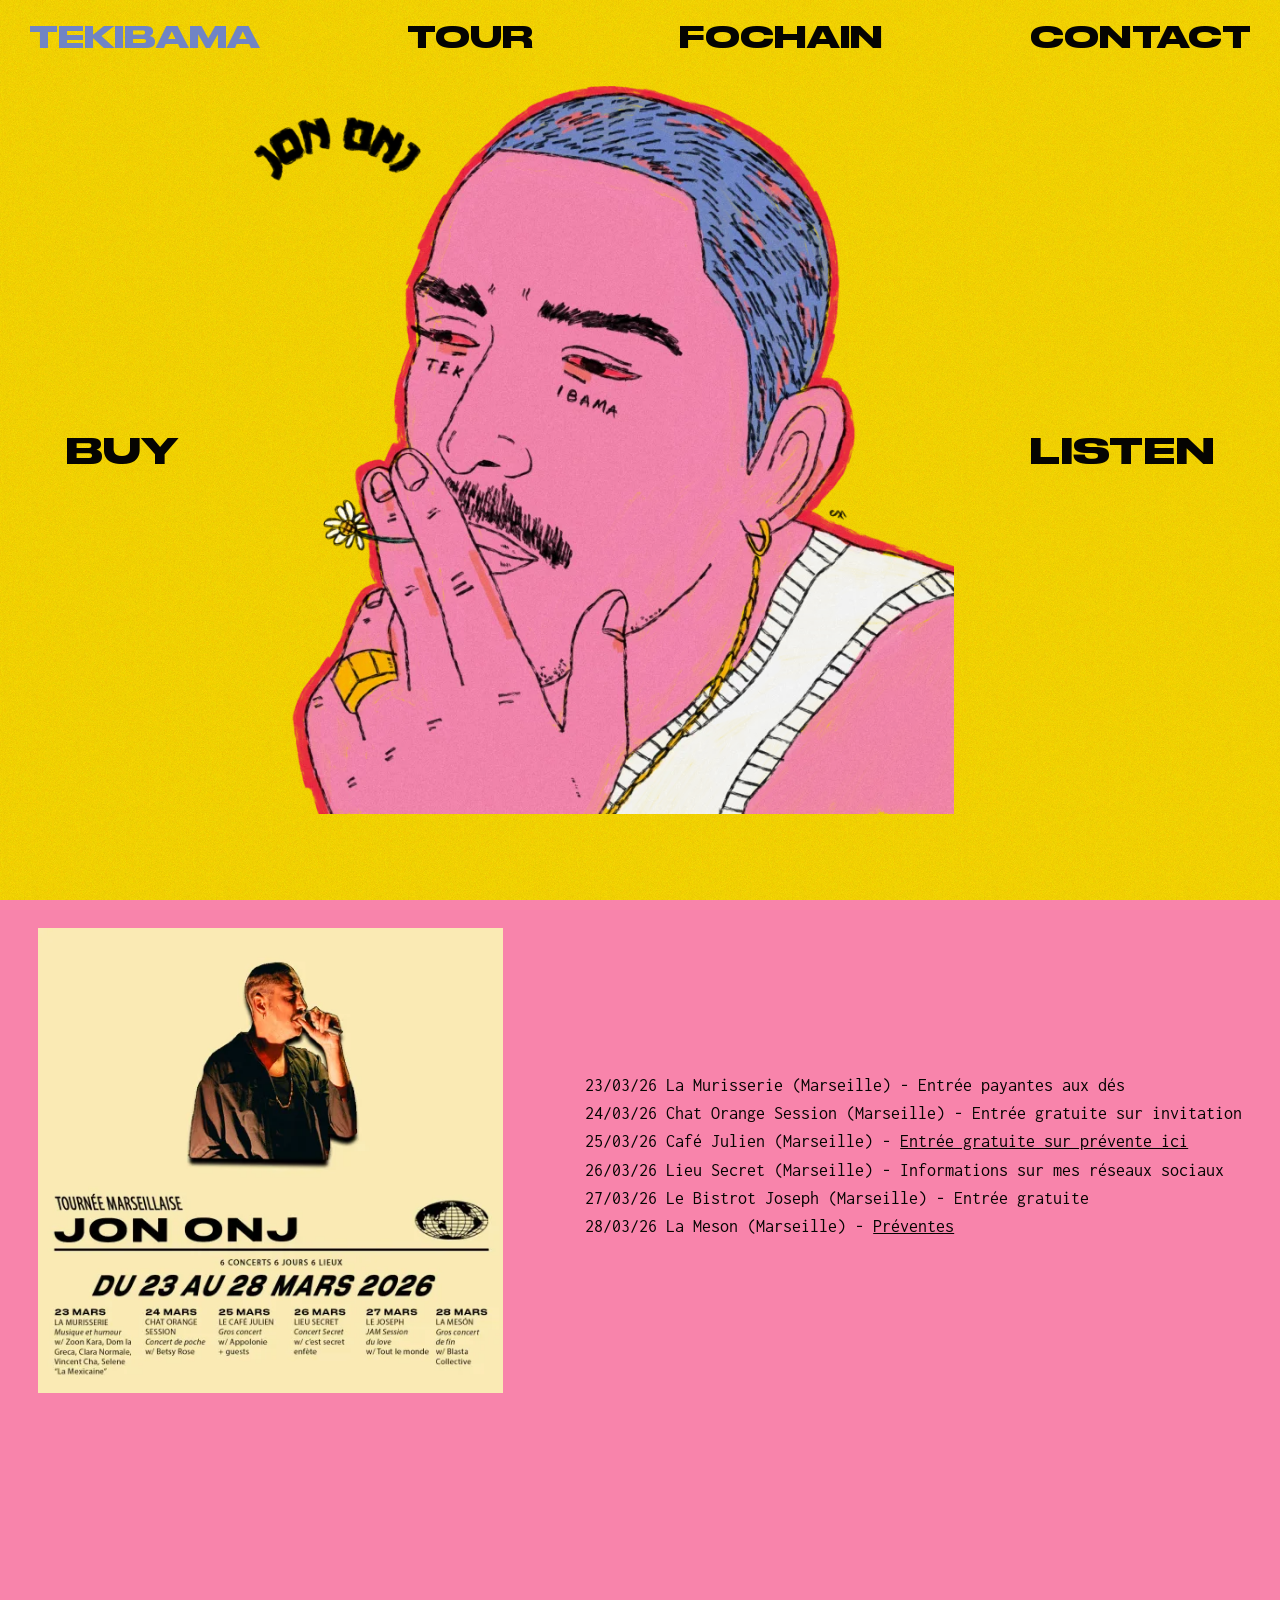
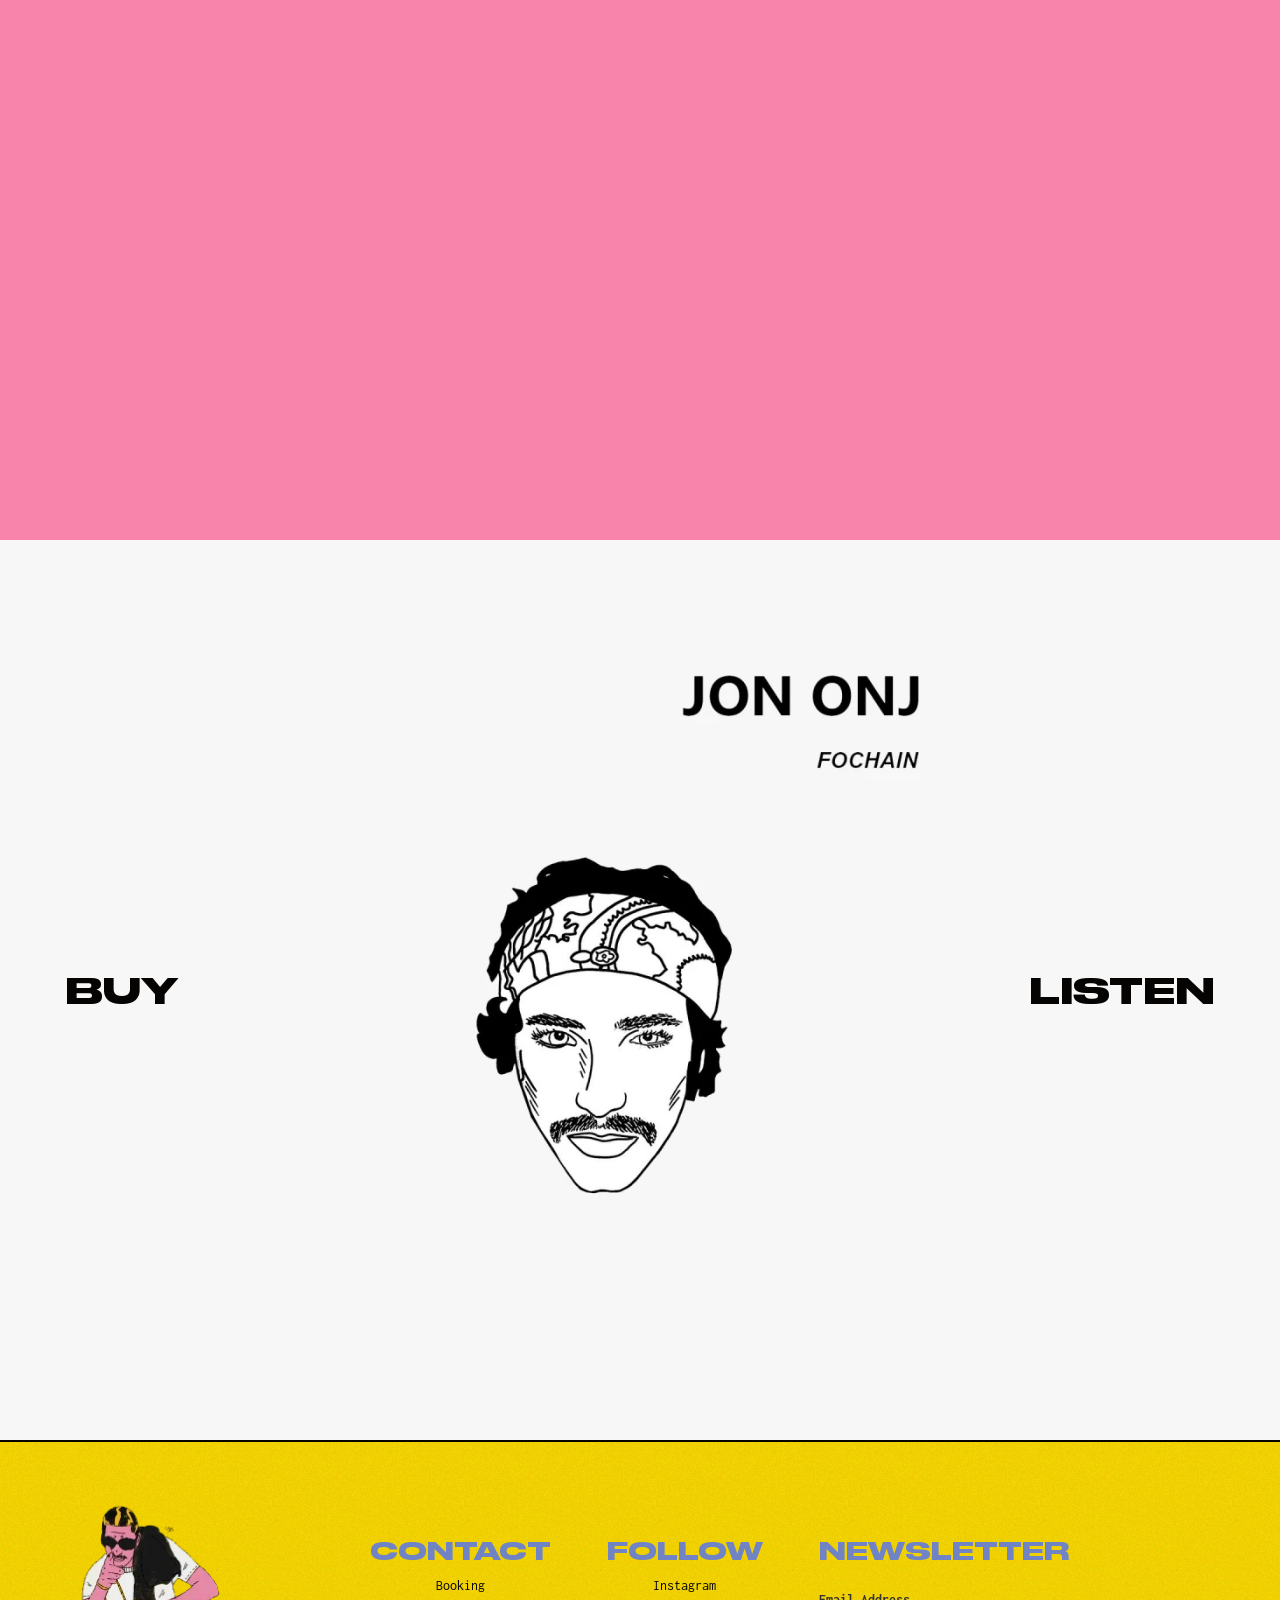
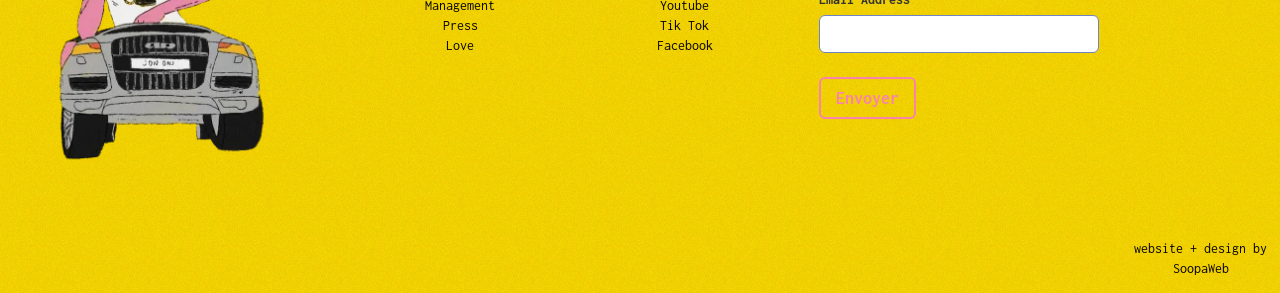
==== index.html @ a939f2b8 "Rebuild jononj.love as static HTML/CSS/JS Faithful reconstruction of the Webflow site, verified pixe" ====
<!DOCTYPE html>
<html lang="fr">
<head>
<meta charset="utf-8">
<meta name="viewport" content="width=device-width, initial-scale=1">

<title>Jon Onj</title>
<link rel="canonical" href="https://www.jononj.love/">

<!-- Aperçu quand on partage le lien (WhatsApp, Instagram, Facebook, iMessage…).
     Aucun texte inventé ici : uniquement le nom et l'illustration du site. -->
<meta property="og:type" content="website">
<meta property="og:site_name" content="Jon Onj">
<meta property="og:locale" content="fr_FR">
<meta property="og:url" content="https://www.jononj.love/">
<meta property="og:title" content="Jon Onj">
<meta property="og:image" content="https://www.jononj.love/assets/og-image.jpg">
<meta property="og:image:width" content="1200">
<meta property="og:image:height" content="630">
<meta name="twitter:card" content="summary_large_image">

<meta name="theme-color" content="#f8cd03">
<link rel="icon" href="assets/favicon.ico" sizes="any">
<link rel="apple-touch-icon" href="assets/apple-touch-icon.png">

<link rel="preconnect" href="https://fonts.googleapis.com">
<link rel="preconnect" href="https://fonts.gstatic.com" crossorigin>
<link rel="preload" as="font" type="font/woff2" href="assets/font/DrukWide-Bold.woff2" crossorigin>
<link rel="stylesheet" href="https://fonts.googleapis.com/css2?family=Inconsolata:wght@400;700&display=swap">
<link rel="stylesheet" href="styles.css">

<script src="content.js"></script>
</head>

<body>

<nav class="nav">
  <a class="btn btn-nav" href="#tekibama">TEKIBAMA</a>
  <a class="btn btn-nav" href="#concerts">TOUR</a>
  <a class="btn btn-nav" href="#fochain">FOCHAIN</a>
  <a class="btn btn-nav" href="#contact">CONTACT</a>
</nav>

<main>

  <!-- ===================== 1. TEKIBAMA ===================== -->
  <section id="tekibama" class="section teki">
    <a class="btn btn-album" data-link="albums.tekibama.buy" target="_blank" rel="noopener">BUY</a>
    <img class="cover"
         src="assets/img/hero-tekibama-1080.webp"
         srcset="assets/img/hero-tekibama-500.webp   500w,
                 assets/img/hero-tekibama-800.webp   800w,
                 assets/img/hero-tekibama-1080.webp 1080w,
                 assets/img/hero-tekibama-1511.webp 1511w"
         sizes="(max-width: 740px) 100vw, 700px"
         width="1511" height="1573"
         fetchpriority="high" decoding="async"
         alt="Jon Onj Tekibama Cover">
    <a class="btn btn-album" data-link="albums.tekibama.listen" target="_blank" rel="noopener">LISTEN</a>
  </section>

  <!-- ===================== 2. TOUR ===================== -->
  <section id="concerts" class="section concerts">
    <div class="tour-layout">
      <img class="tour-poster" id="tour-poster"
           src="assets/img/tour-poster-800.webp"
           srcset="assets/img/tour-poster-500.webp   500w,
                   assets/img/tour-poster-800.webp   800w,
                   assets/img/tour-poster-1200.webp 1200w"
           sizes="(max-width: 899px) 92vw, 38vw"
           width="1200" height="1200" loading="lazy" decoding="async"
           alt="">
      <div class="tour-list" id="tour-list"></div>
    </div>
    <div class="video-row">
      <div class="video" id="video"></div>
    </div>
  </section>

  <!-- ===================== 3. FOCHAIN ===================== -->
  <section id="fochain" class="section teki fochain">
    <a class="btn btn-album" data-link="albums.fochain.buy" target="_blank" rel="noopener">BUY</a>
    <img class="cover"
         src="assets/img/fochain-cover-800.webp"
         srcset="assets/img/fochain-cover-500.webp   500w,
                 assets/img/fochain-cover-800.webp   800w,
                 assets/img/fochain-cover-1200.webp 1200w"
         sizes="(max-width: 740px) 100vw, 700px"
         width="1200" height="1200" loading="lazy" decoding="async"
         alt="Jon Onj Fochain cover">
    <a class="btn btn-album" data-link="albums.fochain.listen" target="_blank" rel="noopener">LISTEN</a>
  </section>

</main>

<!-- ===================== 4. CONTACT ===================== -->
<footer id="contact" class="section contact">

  <div class="footer-inner">

    <img class="footer-art"
         src="assets/img/voiture-600.webp"
         srcset="assets/img/voiture-300.webp 300w,
                 assets/img/voiture-600.webp 600w"
         sizes="297px"
         width="600" height="600" loading="lazy" decoding="async"
         alt="Jon Onj on a car">

    <div class="footer-cols">

      <div class="footer-col">
        <h3 class="h3">CONTACT</h3>
        <ul class="footer-list" id="contact-list"></ul>
      </div>

      <div class="footer-col">
        <h3 class="h3">FOLLOW</h3>
        <ul class="footer-list" id="follow-list"></ul>
      </div>

      <div class="form-block">
        <form class="form" id="newsletter" novalidate>
          <h3 class="h3">NEWSLETTER</h3>
          <div>
            <label for="email">Email Address</label>
            <input class="text-field" id="email" name="EMAIL" type="email"
                   maxlength="256" autocomplete="email" required
                   aria-describedby="form-status">
          </div>
          <button class="submit-button" type="submit">Envoyer</button>
          <!-- Piège à robots : laissé vide par les humains, rempli par les bots. -->
          <div class="hp" aria-hidden="true">
            <input type="text" name="b_honeypot" tabindex="-1" value="" autocomplete="off">
          </div>
        </form>
        <p class="form-status" id="form-status" role="status" aria-live="polite" hidden></p>
      </div>

    </div>
  </div>

  <a class="credit" id="credit" href="#">website + design by<br>SoopaWeb</a>
</footer>

<script src="main.js"></script>
</body>
</html>
---- styles.css ----
/* =============================================================================
   JON ONJ — jononj.love
   -----------------------------------------------------------------------------
   Reconstruction du site Webflow en HTML/CSS/JS statique.

   IMPORTANT — la taille de police de base est 14px (héritée du design Webflow
   d'origine). Toutes les valeurs ci-dessous sont exprimées en pixels réels,
   déjà converties, pour éviter toute ambiguïté.

   Structure du fichier :
     1. Polices
     2. Variables de couleur
     3. Base / reset
     4. Navigation
     5. Sections TEKIBAMA + FOCHAIN
     6. Section TOUR (concerts)
     7. Section CONTACT (pied de page)
     8. Formulaire newsletter
     9. Responsive  — tablette (<= 1200px), petit écran (<= 899px), mobile (<= 479px)
    10. Accessibilité / mouvement réduit / impression
============================================================================= */


/* == 1. POLICES ============================================================ */

@font-face {
  font-family: "Druk Wide";
  src: url("assets/font/DrukWide-Bold.woff2") format("woff2");
  font-weight: 400 700;         /* une seule graisse réelle : évite le faux-gras */
  font-style: normal;
  font-display: swap;
}


/* == 2. VARIABLES ========================================================== */

:root {
  --bg:       #f8cd03;          /* jaune */
  --skin:     #f884ab;          /* rose */
  --redish:   #f12b3e;          /* rouge */
  --whitish:  #f1f0e9;          /* blanc cassé */
  --blackish: #050402;          /* noir */
  --bluish:   #7084c5;          /* bleu */

  --display: "Druk Wide", Impact, Haettenschweiler, "Arial Narrow Bold", sans-serif;
  --mono:    Inconsolata, ui-monospace, SFMono-Regular, Menlo, monospace;

  --nav-h: 61px;                /* hauteur de la nav sur grand écran */

  /* Le fond granuleux : une tuile de 384px répétée, au lieu d'un JPEG de 3,9 Mo.
     background-size la réduit à 192px pour retrouver le grain fin d'origine. */
  --grain: url("assets/img/grain.webp");
}


/* == 3. BASE / RESET ======================================================= */

*, *::before, *::after { box-sizing: border-box; }

html {
  height: 100%;
  background-color: var(--bg);  /* évite un rebond blanc en haut/bas sur mobile */
  scroll-behavior: smooth;
  -webkit-text-size-adjust: 100%;
  text-size-adjust: 100%;
}

body {
  min-height: 100%;
  margin: 0;
  color: #333;
  background-color: transparent;
  font-family: Arial, sans-serif;
  font-size: 14px;              /* base du design — ne pas changer sans tout revoir */
  line-height: 20px;
  -webkit-font-smoothing: antialiased;
}

img {
  max-width: 100%;
  height: auto;
  vertical-align: middle;
  display: inline-block;
  border: 0;
}

a { color: inherit; background-color: transparent; }

h1, h2, h3 { margin-bottom: 10px; font-weight: bold; }

p { margin: 0 0 10px; }

ul { margin: 0; padding: 0; list-style: none; }

button, input { color: inherit; font: inherit; margin: 0; }

.visually-hidden {
  position: absolute;
  width: 1px; height: 1px;
  margin: -1px; padding: 0;
  overflow: hidden;
  clip-path: inset(50%);
  white-space: nowrap;
}

.skip-link {
  position: absolute;
  left: -9999px;
  z-index: 10000;
  padding: 12px 18px;
  background: var(--blackish);
  color: var(--bg);
  font-family: var(--mono);
  text-decoration: none;
}
.skip-link:focus { left: 8px; top: 8px; }


/* == 4. NAVIGATION ========================================================= */

.nav {
  position: fixed;
  inset: 0 0 auto 0;
  z-index: 9999;
  display: flex;
  flex-flow: row wrap;          /* wrap : indispensable sous ~500px */
  justify-content: space-between;
  align-items: center;
  padding: 14px 14px 0;
}

.btn {
  display: inline-block;
  padding: 9px 15px;
  border: 0;
  background-color: transparent;
  color: var(--blackish);
  font-family: var(--display);
  line-height: 100%;
  text-decoration: none;
  cursor: pointer;
  transition: transform .2s, color .2s;
}

.btn-nav {
  /* 29.4px sur grand écran, puis réduction fluide pour ne jamais déborder.
     Les 4 libellés mesurent ~900px de large à 29.4px : sous ~1010px de large,
     ils doivent rétrécir — c'est exactement ce que le Webflow d'origine
     ne faisait pas, d'où le débordement horizontal sur tablette. */
  font-size: clamp(14px, 2.85vw, 29.4px);
}
.btn-nav:hover        { color: var(--skin); transform: scale(.9); }
.btn-nav:active       { filter: drop-shadow(0 2px 5px rgba(0,0,0,.2)); transform: scale(.94); }
.btn-nav[aria-current]        { color: var(--bluish); }


/* == 5. SECTIONS TEKIBAMA + FOCHAIN ======================================== */

.section { width: 100%; }

.section.teki {
  display: flex;
  justify-content: center;
  align-items: center;
  gap: clamp(20px, 4.7vw, 67.2px);
  min-height: 100vh;
  min-height: 100svh;
  padding-inline: 14px;
  background-color: var(--bg);
  background-image: var(--grain);
  background-size: 192px;
  background-repeat: repeat;
  color: var(--skin);
  -webkit-text-stroke: 1.4px var(--redish);
}

/* FOCHAIN : même structure, fond clair et sans grain. */
.section.teki.fochain {
  background-color: #f7f7f7;
  background-image: none;
}

.cover {
  width: 700px;
  max-width: 100%;
  min-width: 0;                 /* autorise l'image à rétrécir dans le flex */
}

.btn-album {
  font-size: 35px;
  font-weight: 400;
  -webkit-text-stroke-width: 0;
  white-space: nowrap;
}
.btn-album:hover  { color: var(--skin); transform: scale(1.2); }
.btn-album:active { filter: drop-shadow(0 2px 5px rgba(0,0,0,.21)); transform: scale(.9); }


/* == 6. SECTION TOUR (concerts) ============================================ */

.section.concerts {
  background-color: var(--skin);
  scroll-margin-top: var(--nav-h);   /* le texte ne passe plus sous la nav */
}

.tour-layout {
  display: flex;
  flex-flow: row wrap;
  justify-content: space-around;
  align-items: center;
  gap: clamp(24px, 4.9vw, 70px);
  padding: 28px;
}

.tour-poster {
  max-width: 38%;
  min-width: 260px;
  flex: 0 1 auto;
}

.tour-list {
  display: flex;
  flex-flow: column;
  justify-content: flex-start;
  align-items: flex-start;
  flex: 0 1 auto;
  min-width: 0;
}

.tour-line {
  margin: 0 0 10px;
  color: var(--blackish);
  font-family: var(--mono);
  font-size: 1.3em;             /* 18.2px sur grand écran */
  line-height: 100%;
}
.tour-line a { color: inherit; }

.video-row {
  display: flex;
  justify-content: center;
  align-items: center;
  width: 100%;
}

.video {
  position: relative;
  width: 100%;
  padding-bottom: 56.17021276595745%;   /* ratio d'origine du bloc Webflow */
}
.video iframe {
  position: absolute;
  inset: 0;
  width: 100%;
  height: 100%;
  border: 0;
}


/* == 7. SECTION CONTACT (pied de page) ===================================== */

.section.contact {
  position: relative;
  background-color: var(--bg);
  background-image: var(--grain);
  background-size: 192px;
  background-repeat: repeat;
  scroll-margin-top: var(--nav-h);
}

.footer-inner {
  display: flex;
  flex-flow: row wrap;
  align-items: center;
  gap: 31px;
  padding: 42px 14px 112px;
  border-top: 2.8px solid var(--blackish);
}

.footer-art { width: auto; max-width: 296.8px; height: auto; }

.footer-cols {
  display: flex;
  flex-flow: row wrap;
}

.footer-col {
  display: flex;
  flex-flow: column;
  padding: 28px;
  color: var(--bluish);
  font-family: var(--display);
}

.h3 {
  margin: 20px 0 10px;
  color: var(--bluish);
  font-family: var(--display);
  font-size: 24px;
  line-height: 30px;
}

.footer-list { display: flex; flex-flow: column; }

.footer-link {
  display: block;             /* comme les liens-flex de Webflow : le lien occupe
                                 toute la colonne, donc text-align le centre */
  color: var(--blackish);
  font-family: var(--mono);
  line-height: 20px;
  text-align: center;
  text-decoration: none;
}
.footer-link:hover { color: var(--skin); }

.credit {
  position: absolute;
  right: 1%;
  bottom: 3%;
  color: var(--blackish);
  font-family: var(--mono);
  text-align: center;
  text-decoration: none;
  transition: transform .35s cubic-bezier(.68, -.55, .265, 1.55), color .2s;
}
.credit:hover { color: var(--bluish); transform: skew(7deg, -9deg); }


/* == 8. FORMULAIRE NEWSLETTER ============================================== */

.form-block {
  display: flex;
  flex-flow: column;
  justify-content: flex-start;
  margin-bottom: 15px;      /* .w-form d'origine */
}

.form {
  display: flex;
  flex-flow: column;
  gap: 14px;
  padding: 28px;
}

.form label {
  display: block;
  margin-bottom: 5px;
  font-family: var(--mono);
  font-weight: 700;
}

.text-field {
  display: block;
  width: 20em;                  /* 280px */
  max-width: 100%;
  height: 38px;
  padding: 8px 12px;
  border: 1px solid var(--bluish);
  border-radius: 6px;
  background-color: #fff;
  color: #333;
  margin-bottom: 10px;      /* .w-input d'origine */
  font-size: 14px;
  line-height: 1.42857;
}
.text-field:focus { outline: 2px solid var(--blackish); outline-offset: 1px; }

.submit-button {
  align-self: flex-start;
  padding: 9px 15px;
  border: 2px solid var(--skin);
  border-radius: 6px;
  background-color: transparent;
  color: var(--skin);
  font-family: var(--mono);
  font-size: 18px;
  font-weight: 700;
  cursor: pointer;
  transition: transform .2s, background-color .2s, color .2s;
}
.submit-button:hover  { background-color: var(--skin); color: var(--blackish); }
.submit-button:active { transform: scale(.95); }
.submit-button[disabled] { opacity: .6; cursor: default; }

.form-status {
  margin: 0 28px 28px;
  max-width: 320px;
  font-family: var(--mono);
  font-size: 16px;
  color: var(--blackish);
}
.form-status.is-error { color: var(--redish); }

/* Piège à robots. Reste dans le flux (hauteur nulle) pour occuper la même
   place que le div vide du captcha Webflow : l'espacement reste identique. */
.hp { height: 0; overflow: hidden; }


/* == 9. RESPONSIVE ========================================================= */

/* --- 9a. Tablette et petit portable : 480px – 1200px ----------------------
   Cette tranche n'existait pas dans le Webflow d'origine : la page débordait
   horizontalement de ~300px à 820px de large. Ces règles la comblent. */
@media (max-width: 1200px) {
  .btn-album { font-size: clamp(24px, 2.9vw, 35px); }
  .tour-line { font-size: clamp(15px, 1.55vw, 18.2px); }
  .footer-col { padding: 20px; }
}

/* --- 9b. Empilement : sous 900px ----------------------------------------- */
@media (max-width: 899px) {
  .section.teki {
    flex-flow: row wrap;
    justify-content: space-around;
    gap: 0;
    padding-block: calc(var(--nav-h) + 10px) 20px;
  }
  .cover     { width: 100%; order: 0; }
  .btn-album { order: 1; }

  .tour-layout   { flex-flow: column; gap: 70px; padding-inline: 14px; }
  .tour-poster   { max-width: 100%; min-width: 0; }
  .tour-list     { flex: 1 1 auto; width: 100%; }

  .footer-inner  { flex-flow: column; align-items: flex-start; }
  .footer-cols   { width: 100%; }
  .footer-col    { padding: 14px 28px; }
  .form          { padding: 14px 28px 28px; }
}

/* --- 9c. Mobile : 479px et moins ----------------------------------------
   Valeurs reprises telles quelles du Webflow d'origine, converties en px. */
@media (max-width: 479px) {
  .section.teki {
    gap: 0;
    min-height: 100svh;
    padding-block: 0;
    padding-inline: 0;        /* aucun padding latéral dans l'original */
  }
  .cover     { margin-top: 70px; padding: 0 0 14px 7px; }
  .btn       { font-size: 14px; }
  .btn-album { order: 1; font-size: 25.2px; }

  .tour-layout { flex-flow: column; padding-inline: 14px; }
  .tour-poster { max-width: 102%; }
  .tour-list   { font-size: 12px; line-height: 100%; }
  .tour-line   { font-size: 1.3em; }   /* 15.6px, relatif au 12px ci-dessus */

  .footer-inner { flex-flow: column; align-items: center; }  /* l'illustration
                                   est centrée dans l'original sur mobile */
  .footer-art   { max-width: 177.8px; }
  .footer-cols  { flex-flow: column; }
  .footer-col   { padding: 7px 28px 7px 42px; }
  .footer-link  { text-align: left; }
  .form         { padding: 28px 28px 28px 42px; }
  .form-status  { margin-inline: 42px; }
  .credit       { right: 0; left: 0; bottom: 2%; }
}


/* == 10. ACCESSIBILITÉ ===================================================== */

:focus-visible {
  outline: 3px solid var(--blackish);
  outline-offset: 2px;
}

@media (prefers-reduced-motion: reduce) {
  html { scroll-behavior: auto; }
  *, *::before, *::after {
    animation-duration: .01ms !important;
    animation-iteration-count: 1 !important;
    transition-duration: .01ms !important;
  }
  .btn:hover, .credit:hover { transform: none; }
}

@media print {
  .nav, .video-row, .form-block { display: none; }
  .section { min-height: 0; page-break-inside: avoid; }
}
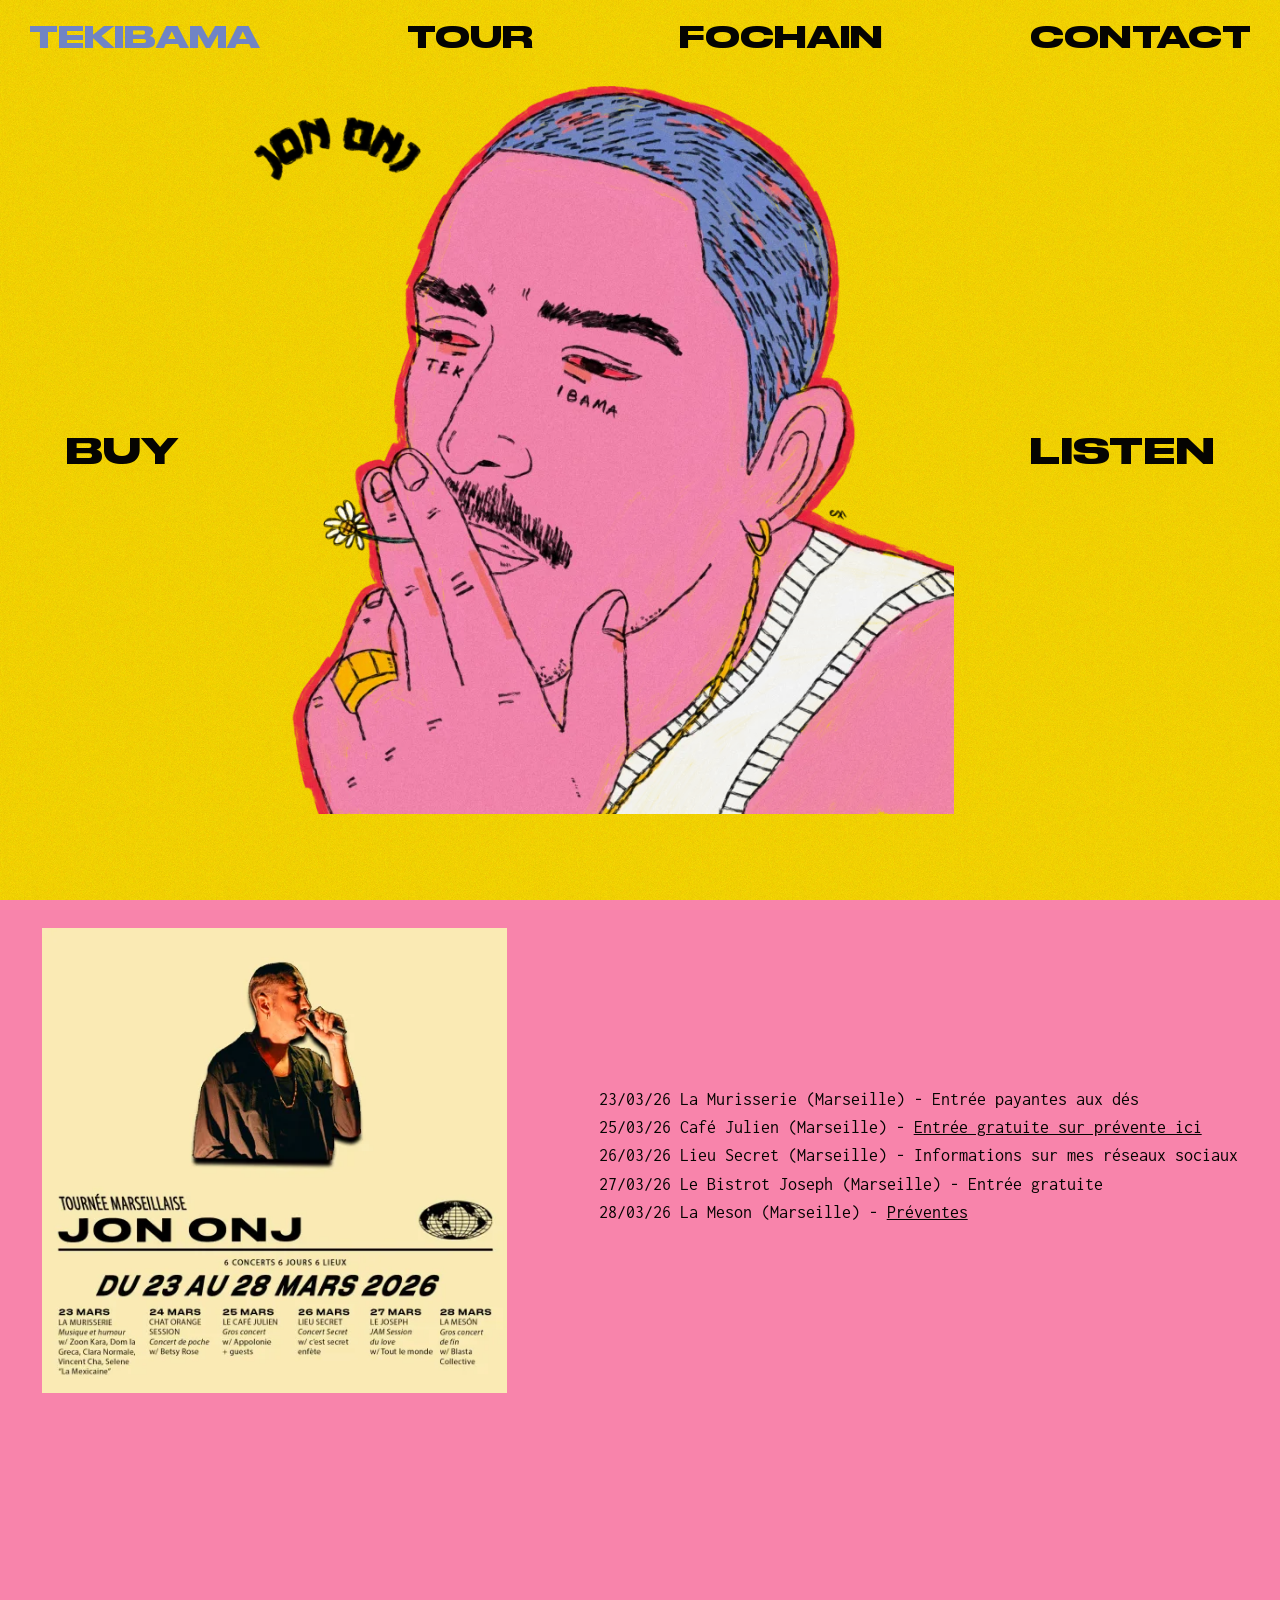
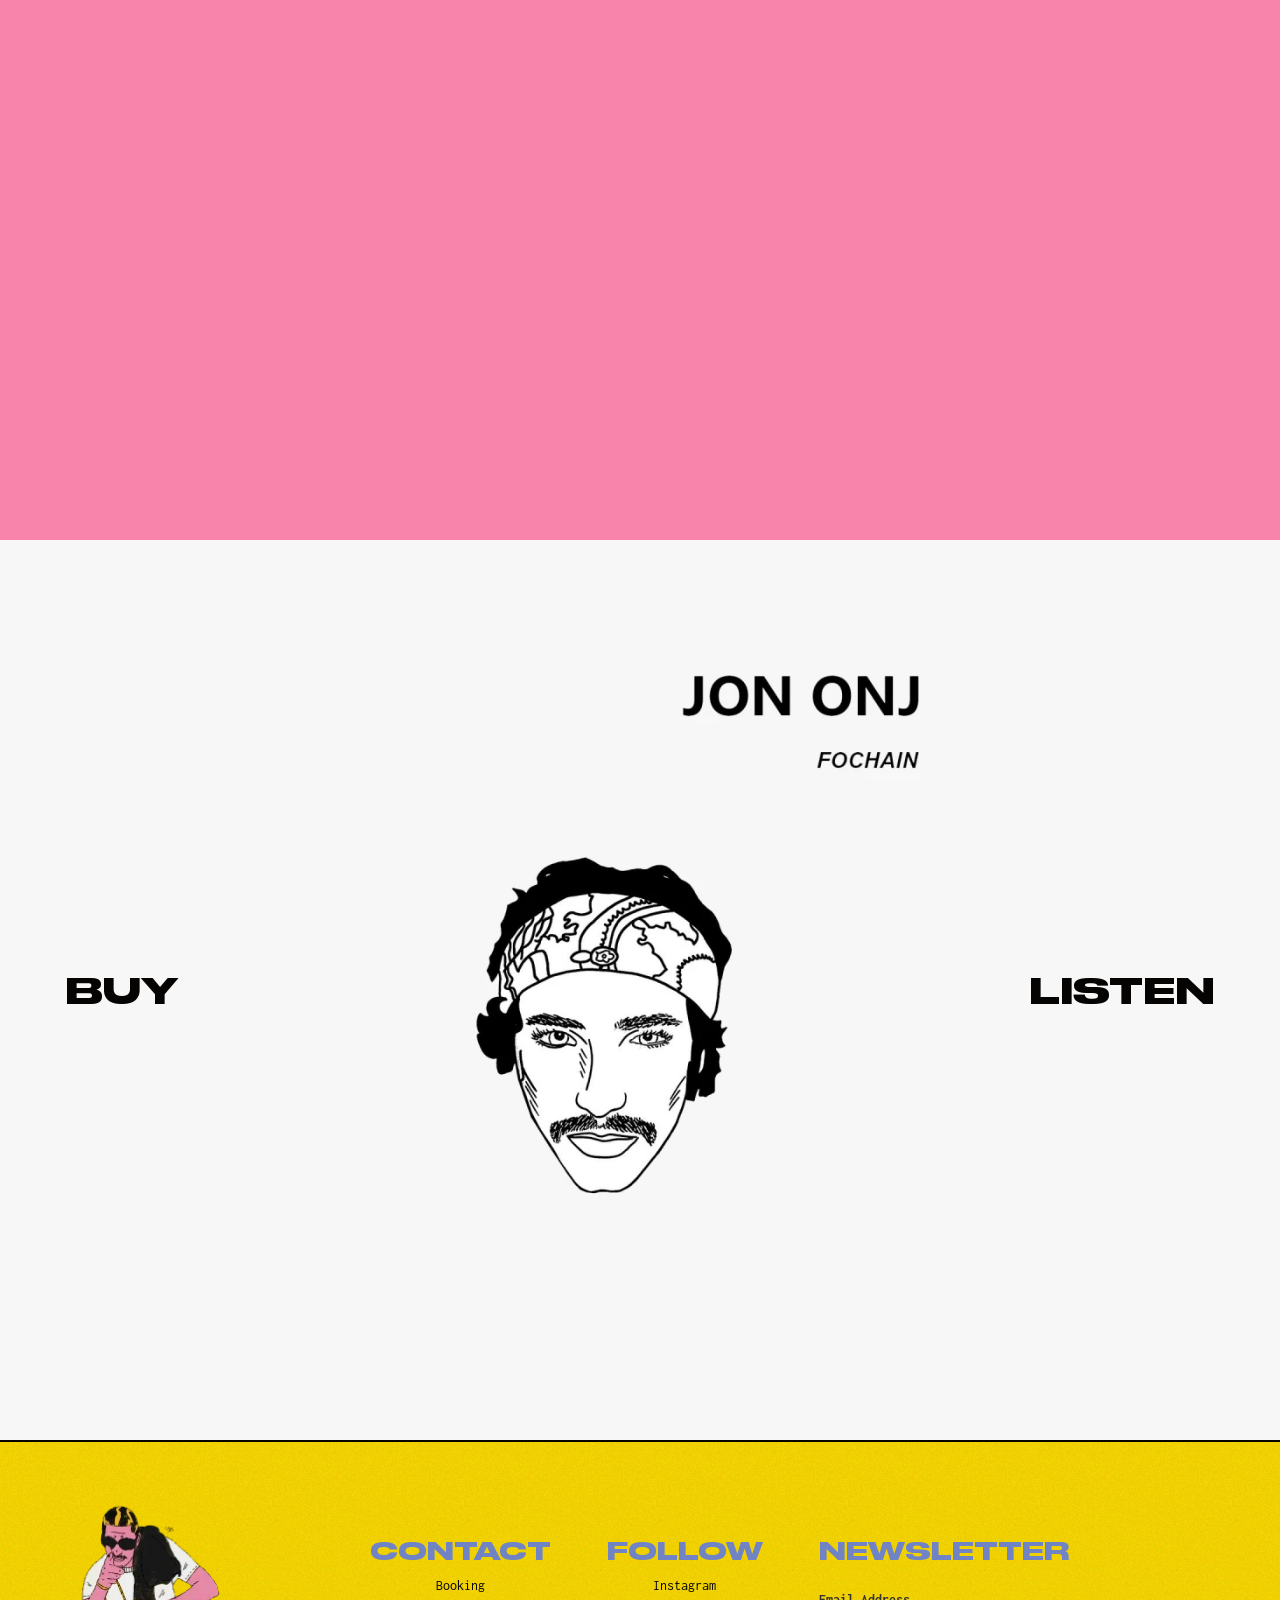
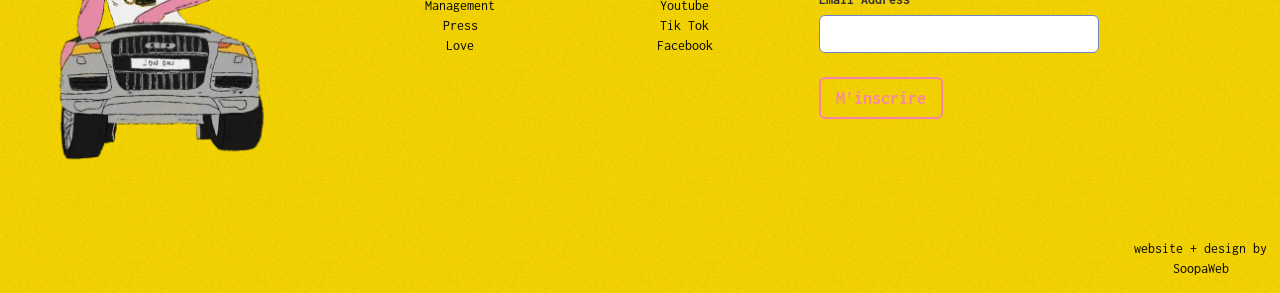
==== commit 67776cc4: "Newsletter signups land in a Google Sheet; button reads M'inscrire Mailchimp is out (Jon is over its" ====
--- a/index.html
+++ b/index.html
@@ -5,16 +5,16 @@
 <meta name="viewport" content="width=device-width, initial-scale=1">
 
 <title>Jon Onj</title>
-<link rel="canonical" href="https://www.jononj.love/">
+<link rel="canonical" href="https://jononj.love/">
 
 <!-- Aperçu quand on partage le lien (WhatsApp, Instagram, Facebook, iMessage…).
      Aucun texte inventé ici : uniquement le nom et l'illustration du site. -->
 <meta property="og:type" content="website">
 <meta property="og:site_name" content="Jon Onj">
 <meta property="og:locale" content="fr_FR">
-<meta property="og:url" content="https://www.jononj.love/">
+<meta property="og:url" content="https://jononj.love/">
 <meta property="og:title" content="Jon Onj">
-<meta property="og:image" content="https://www.jononj.love/assets/og-image.jpg">
+<meta property="og:image" content="https://jononj.love/assets/og-image.jpg">
 <meta property="og:image:width" content="1200">
 <meta property="og:image:height" content="630">
 <meta name="twitter:card" content="summary_large_image">
@@ -127,10 +127,10 @@
                    maxlength="256" autocomplete="email" required
                    aria-describedby="form-status">
           </div>
-          <button class="submit-button" type="submit">Envoyer</button>
+          <button class="submit-button" type="submit">M'inscrire</button>
           <!-- Piège à robots : laissé vide par les humains, rempli par les bots. -->
           <div class="hp" aria-hidden="true">
-            <input type="text" name="b_honeypot" tabindex="-1" value="" autocomplete="off">
+            <input type="text" name="_honey" tabindex="-1" value="" autocomplete="off">
           </div>
         </form>
         <p class="form-status" id="form-status" role="status" aria-live="polite" hidden></p>
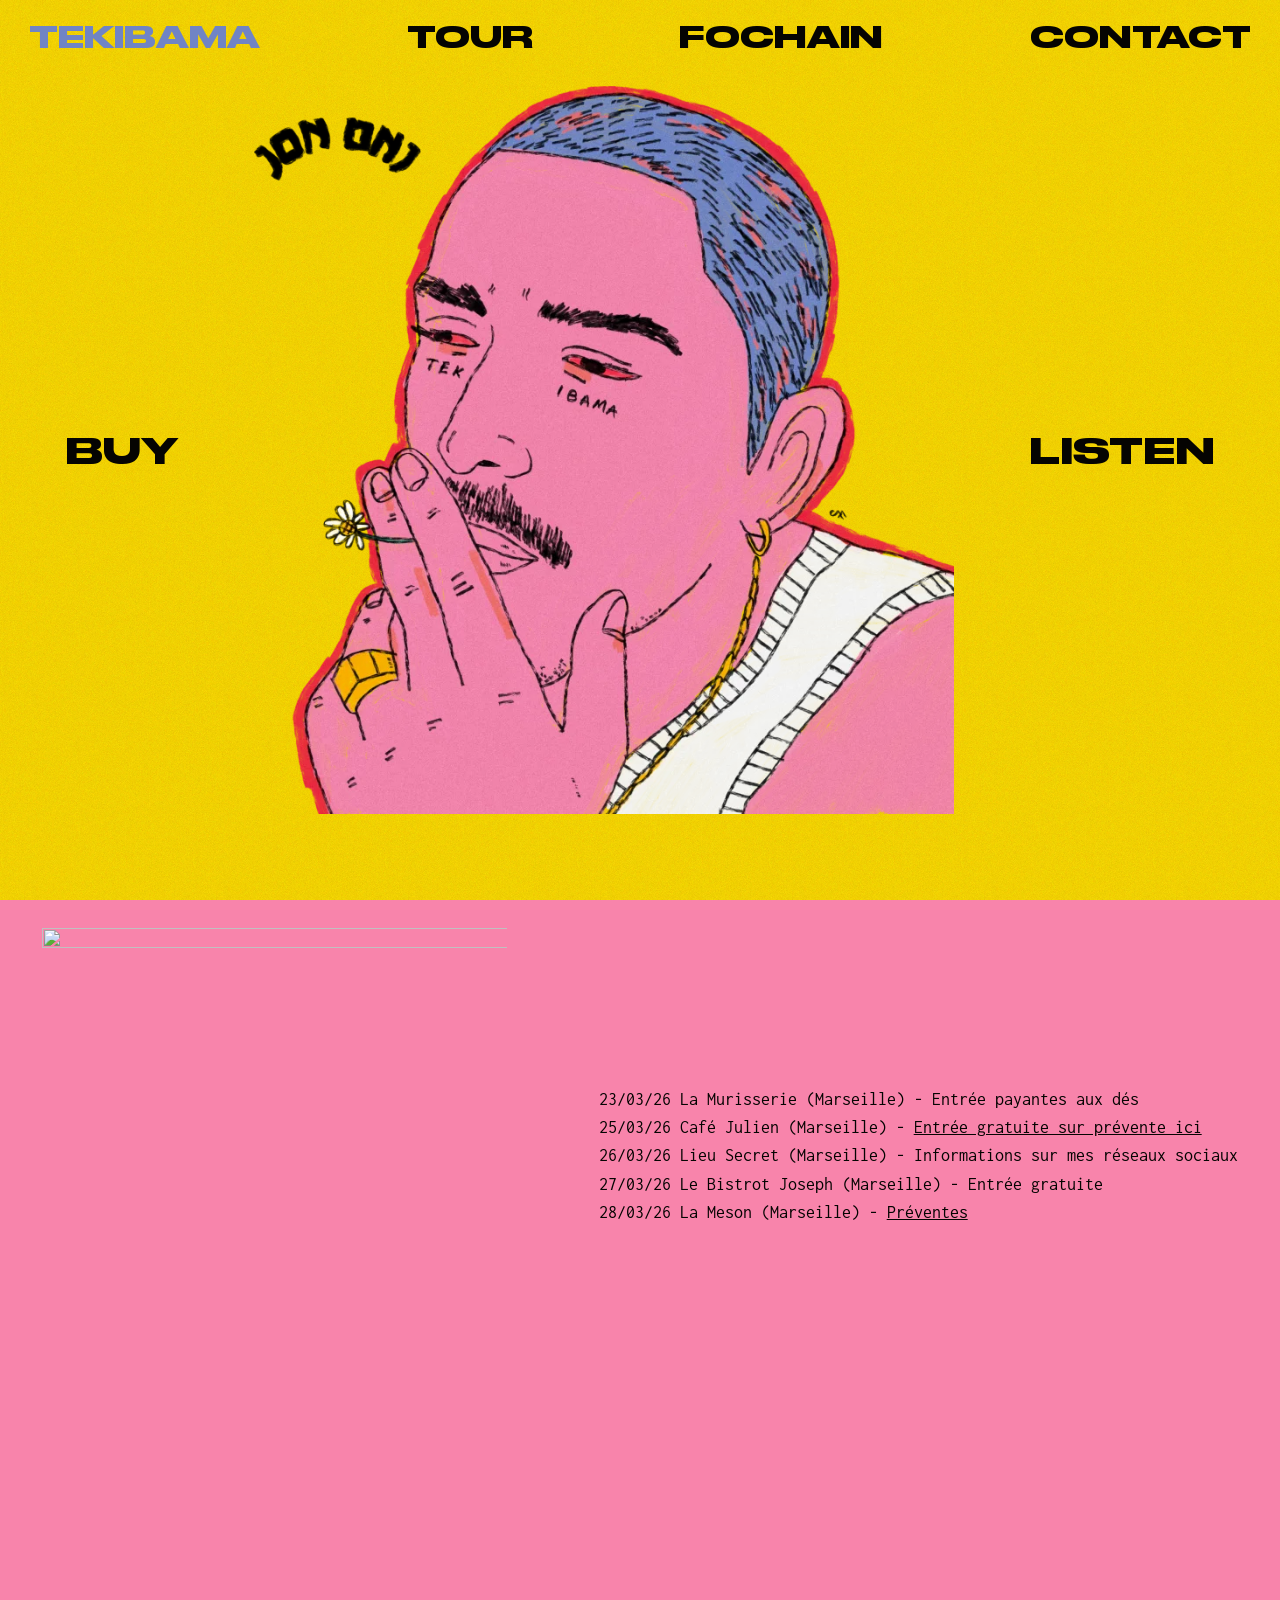
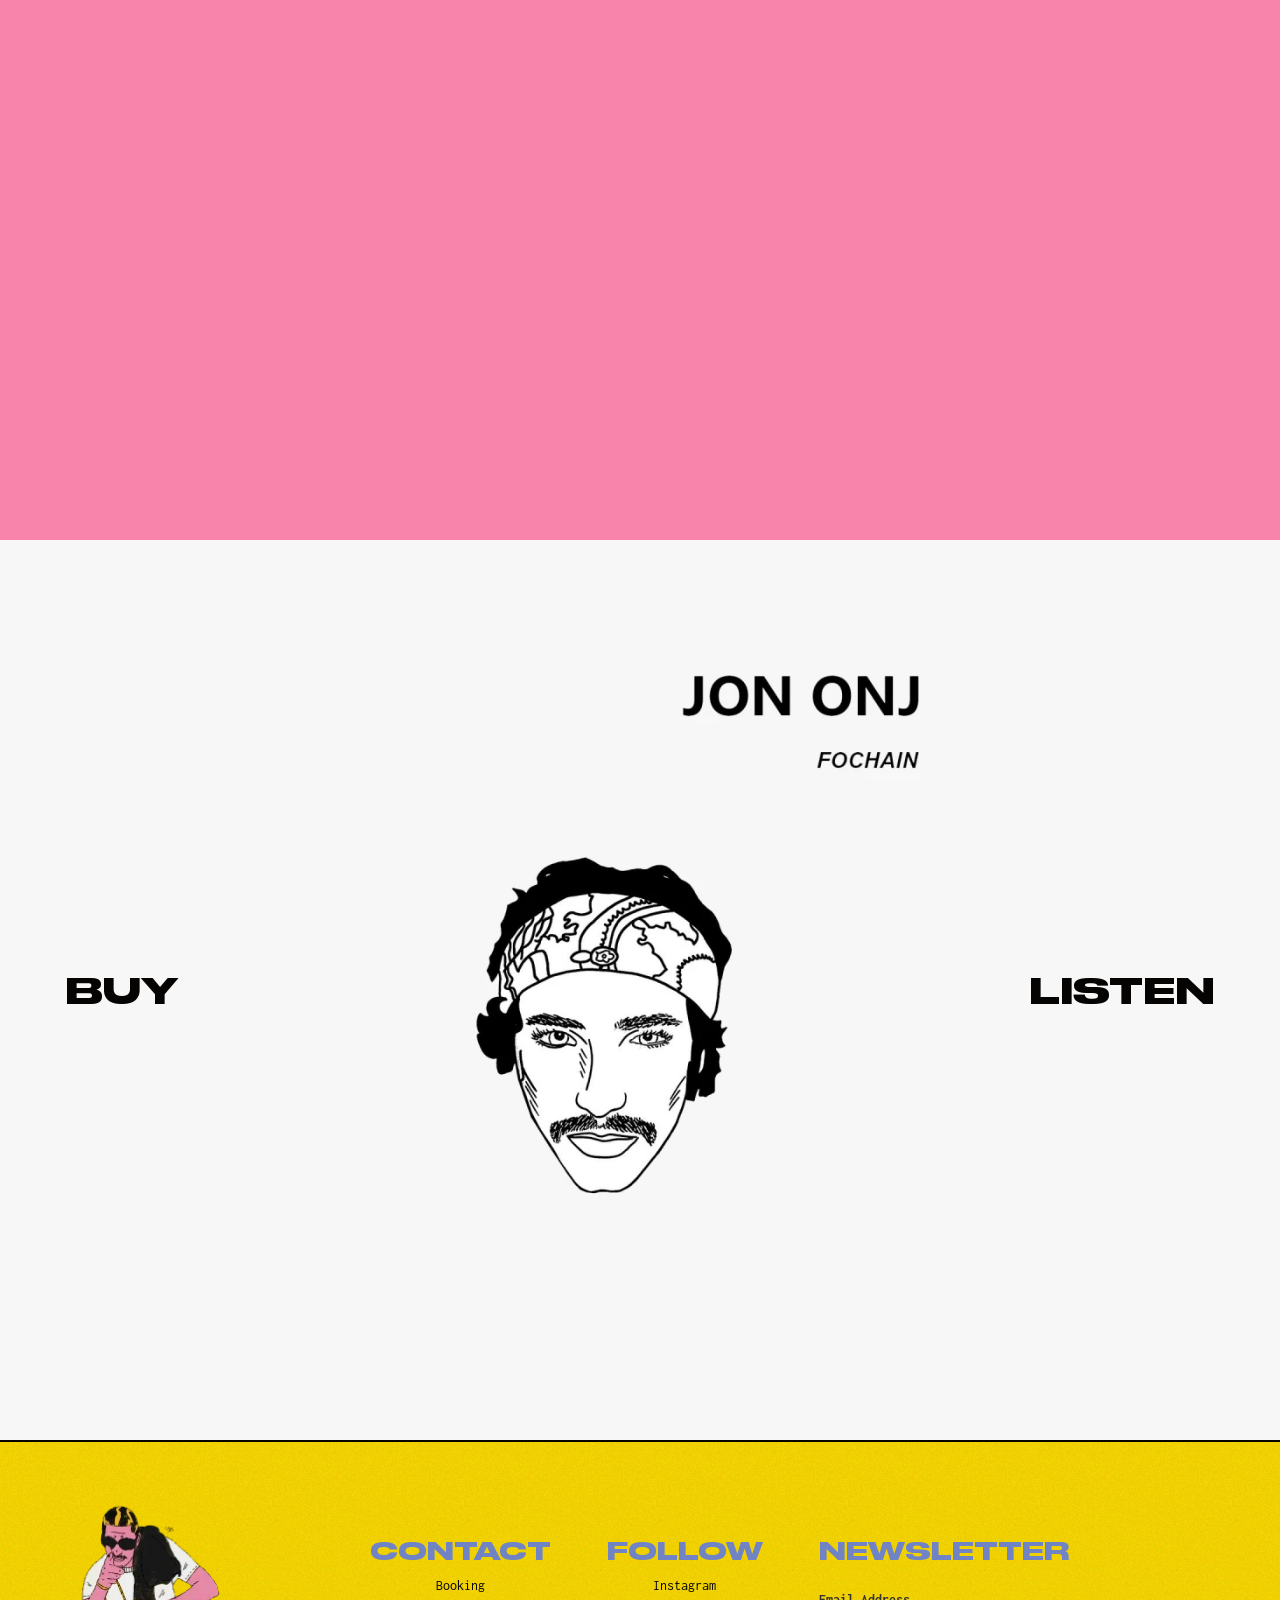
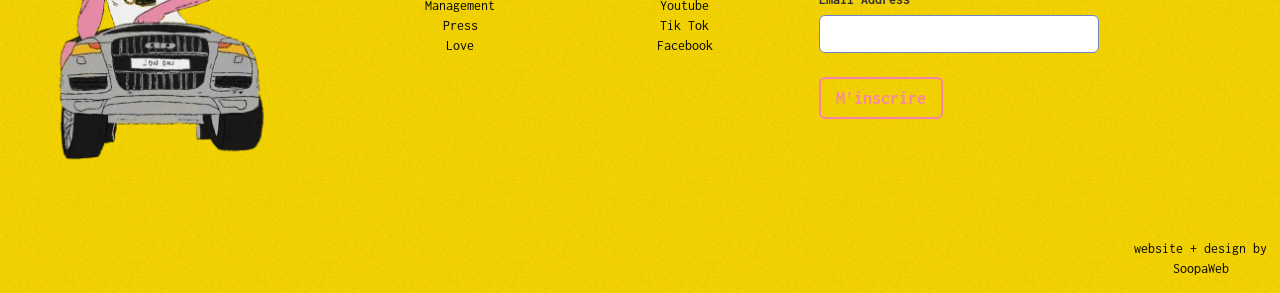
==== commit dba4866d: "Update index.html" ====
--- a/index.html
+++ b/index.html
@@ -63,10 +63,10 @@
   <section id="concerts" class="section concerts">
     <div class="tour-layout">
       <img class="tour-poster" id="tour-poster"
-           src="assets/img/tour-poster-800.webp"
-           srcset="assets/img/tour-poster-500.webp   500w,
-                   assets/img/tour-poster-800.webp   800w,
-                   assets/img/tour-poster-1200.webp 1200w"
+           src="assets/img/tour-été-automne-26-POST-CANCER.webp"
+           srcset="assets/img/tour-été-automne-26-POST-CANCER.webp   500w,
+                   assets/img/tour-été-automne-26-POST-CANCER.webp   800w,
+                   assets/img/tour-été-automne-26-POST-CANCER.webp 1200w"
            sizes="(max-width: 899px) 92vw, 38vw"
            width="1200" height="1200" loading="lazy" decoding="async"
            alt="">
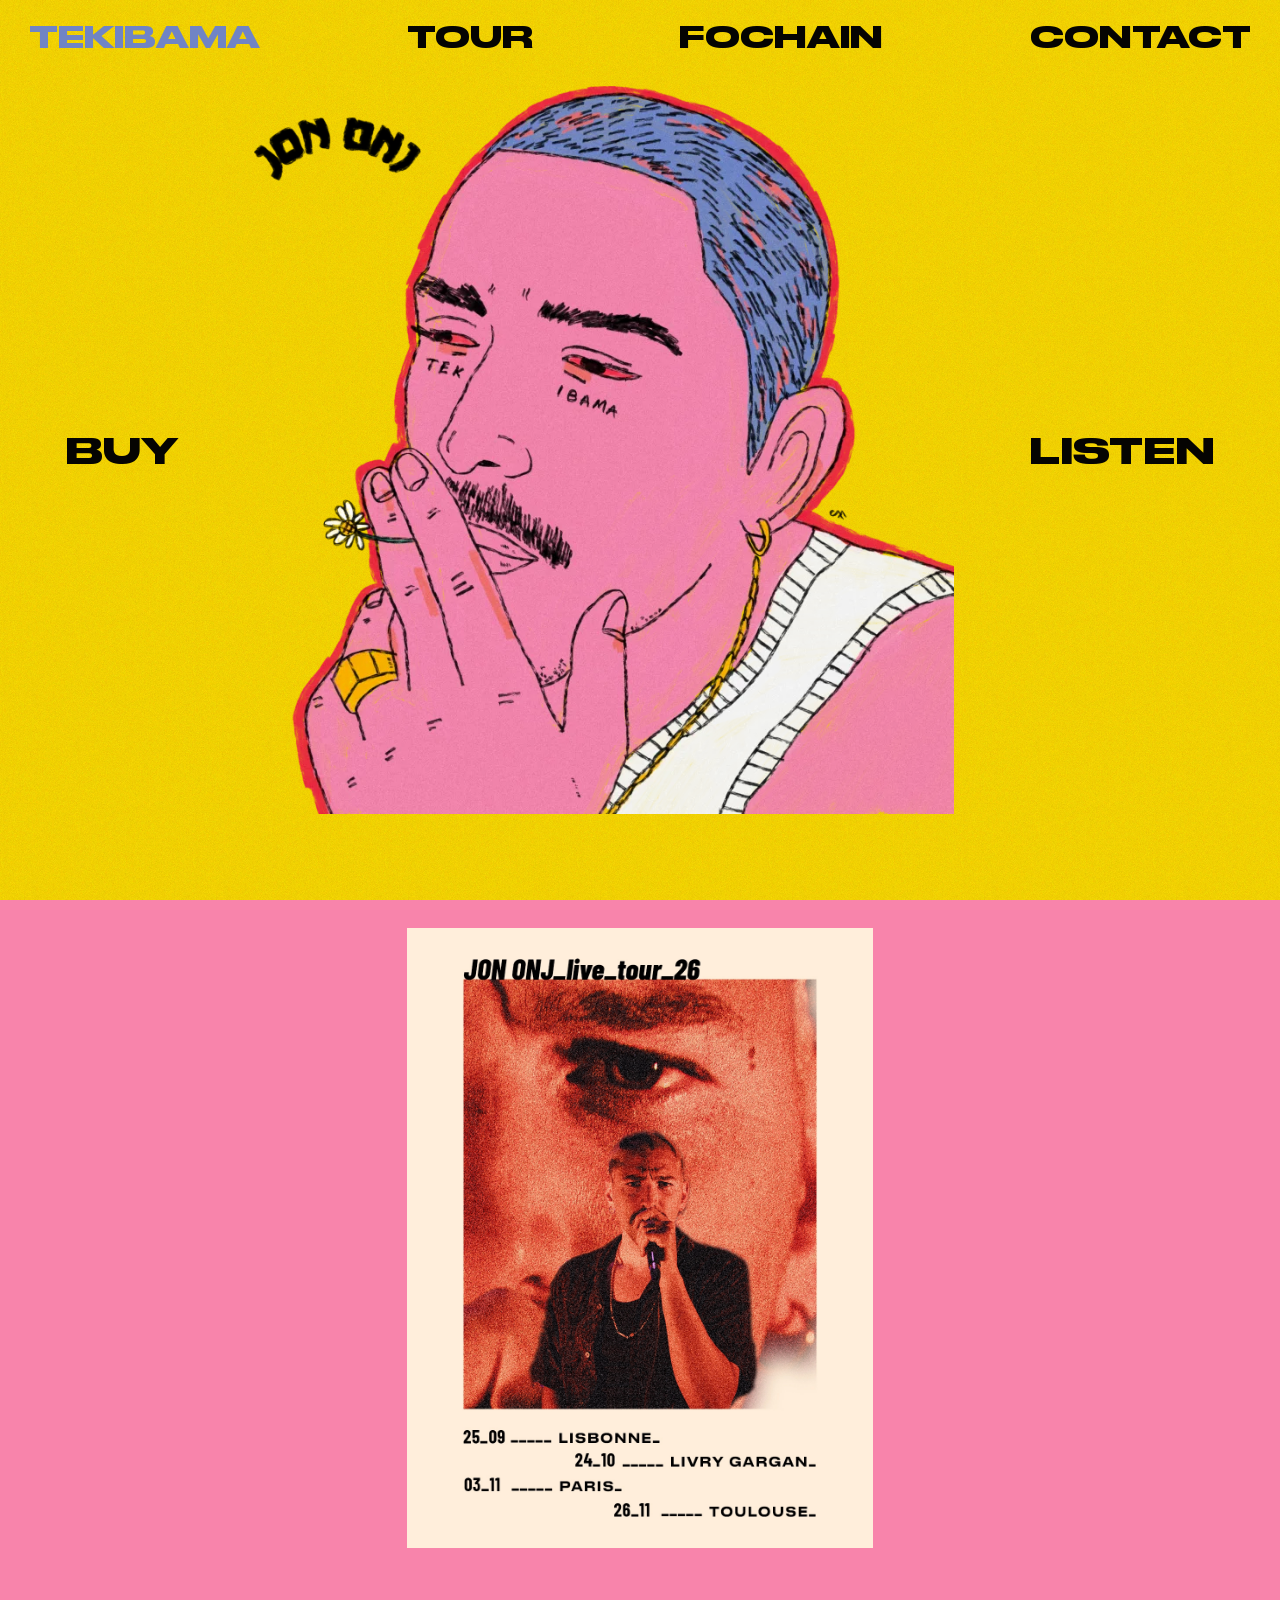
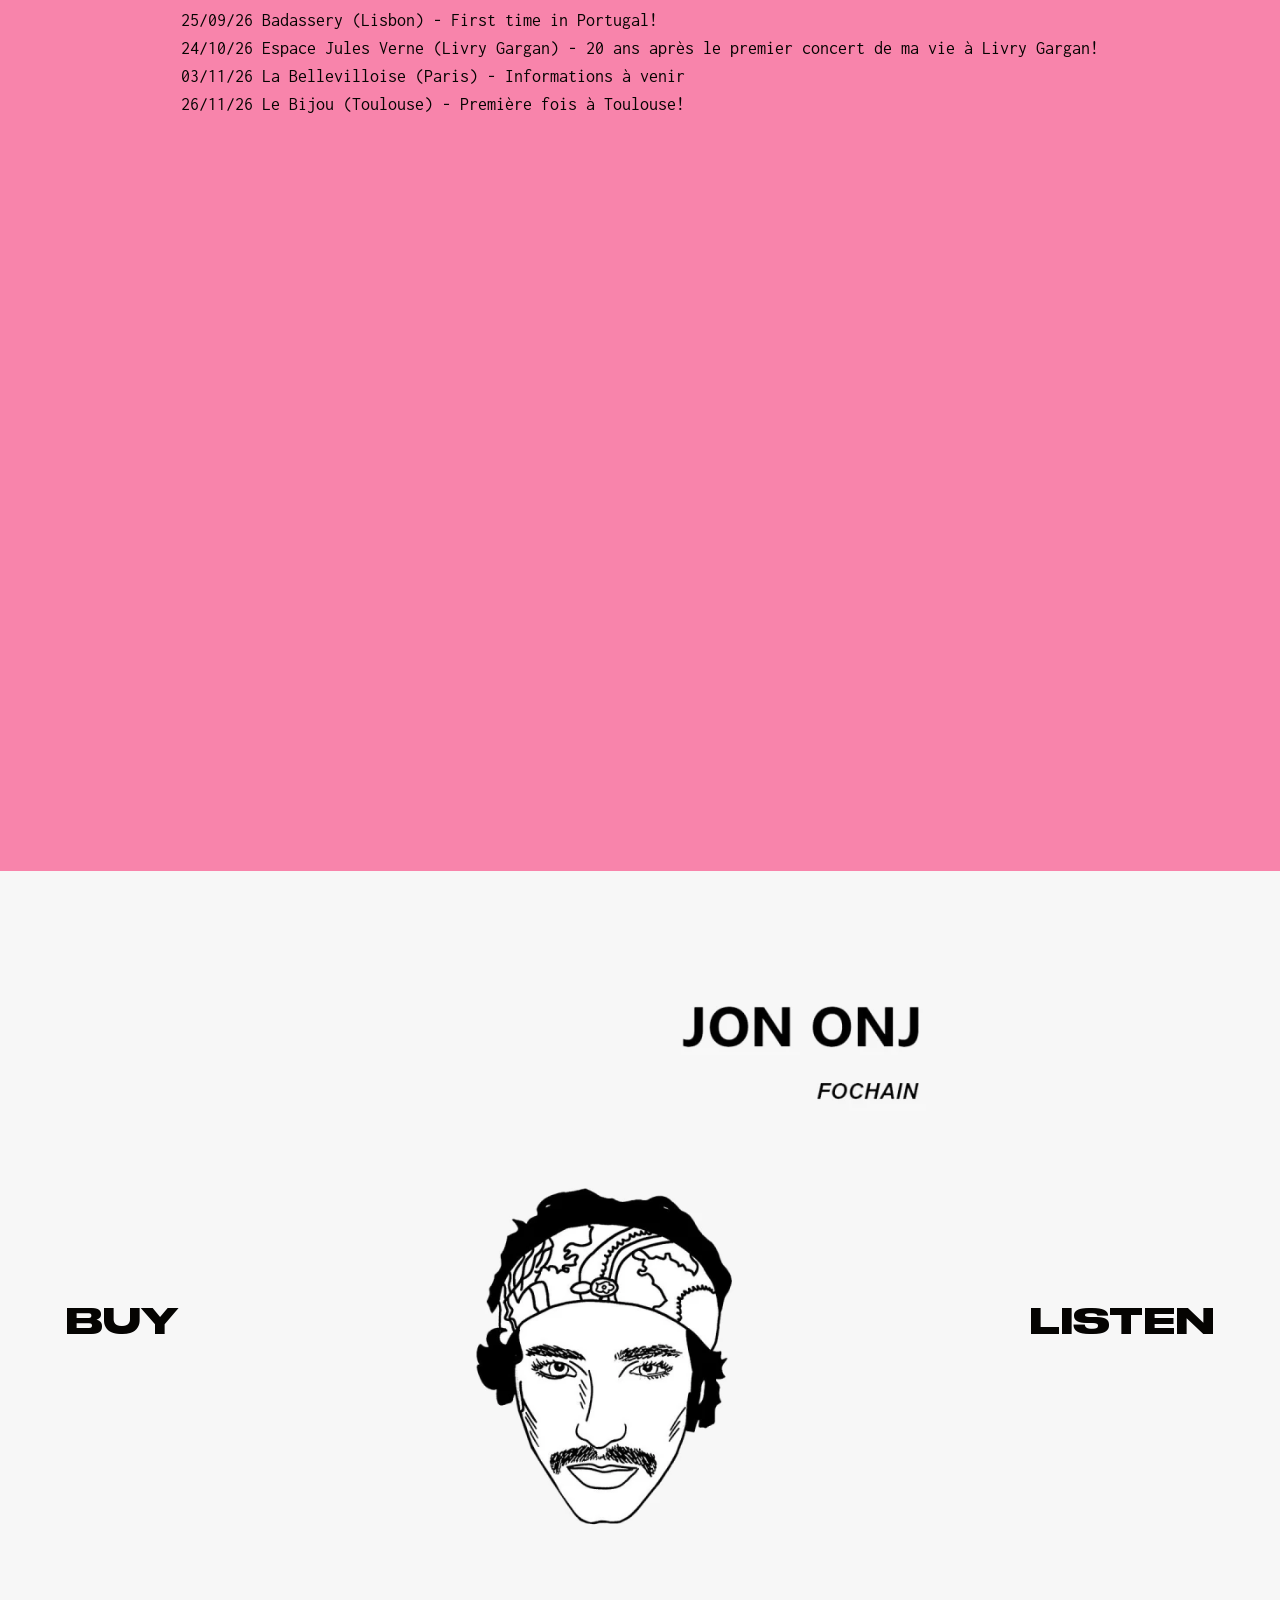
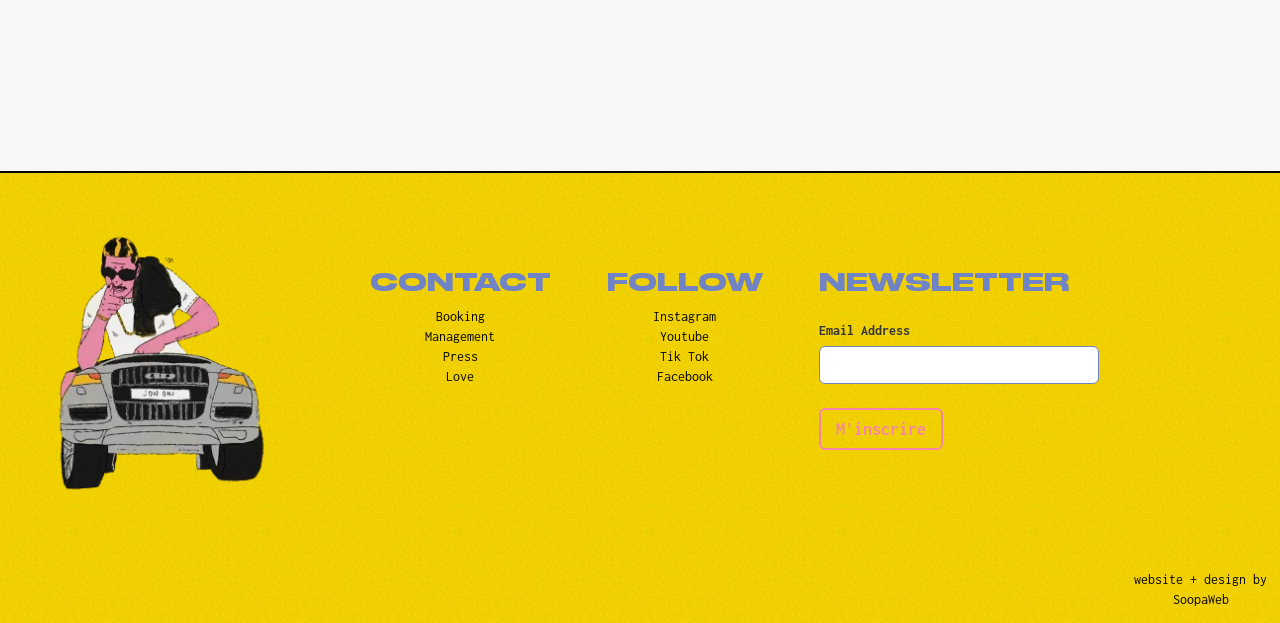
==== commit 2b6c99cb: "Fix broken tour array syntax and 404ing poster image content.js was missing the closing bracket for " ====
--- a/index.html
+++ b/index.html
@@ -63,10 +63,10 @@
   <section id="concerts" class="section concerts">
     <div class="tour-layout">
       <img class="tour-poster" id="tour-poster"
-           src="assets/img/tour-été-automne-26-POST-CANCER.webp"
-           srcset="assets/img/tour-été-automne-26-POST-CANCER.webp   500w,
-                   assets/img/tour-été-automne-26-POST-CANCER.webp   800w,
-                   assets/img/tour-été-automne-26-POST-CANCER.webp 1200w"
+           src="assets/img/tour-poster-800.webp"
+           srcset="assets/img/tour-poster-500.webp   500w,
+                   assets/img/tour-poster-800.webp   800w,
+                   assets/img/tour-poster-1200.webp 1200w"
            sizes="(max-width: 899px) 92vw, 38vw"
            width="1200" height="1200" loading="lazy" decoding="async"
            alt="">
